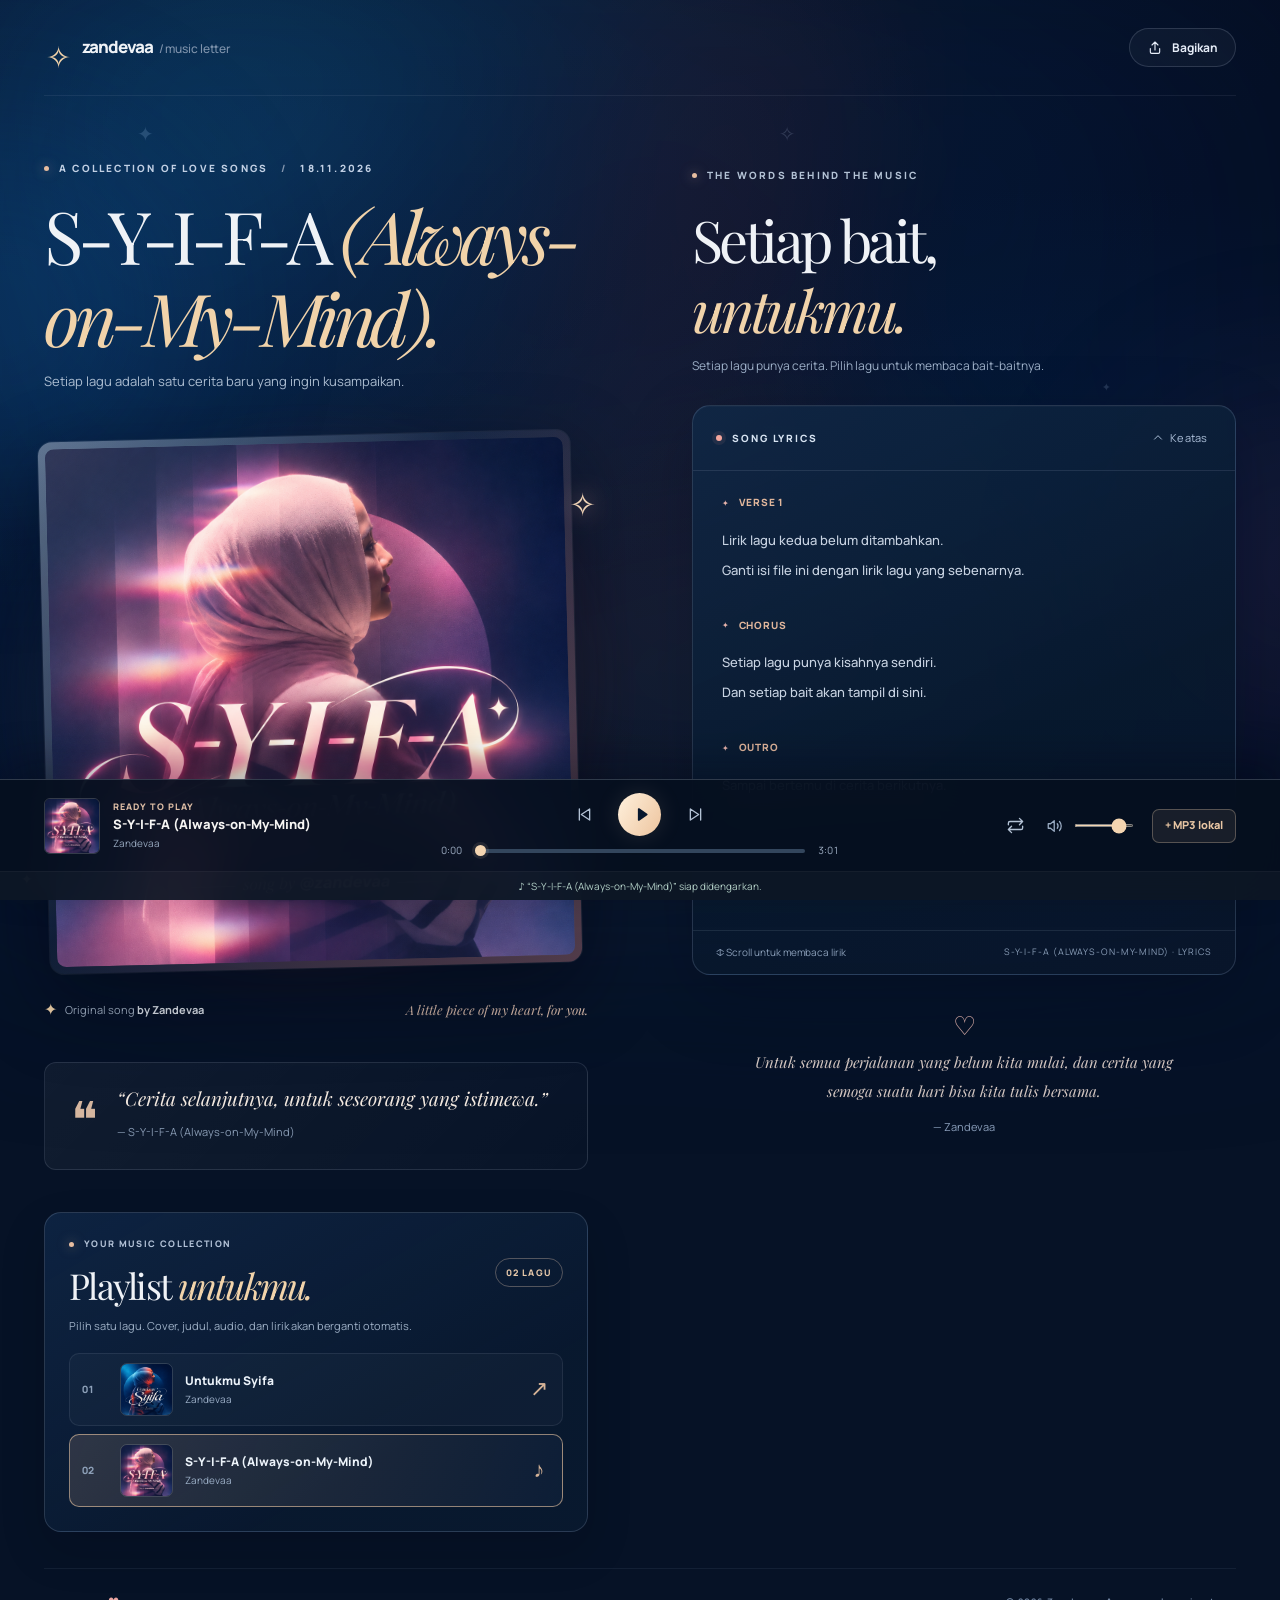
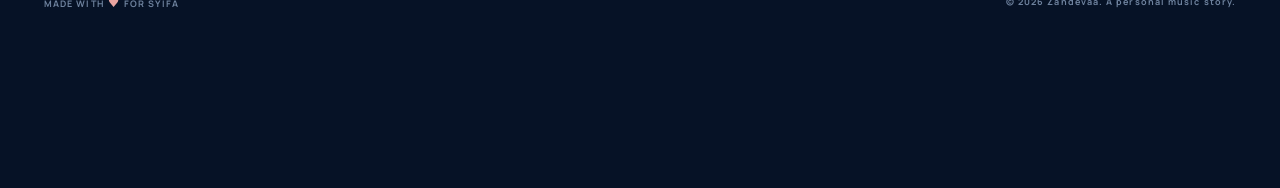
==== song/S-Y-I-F-A/index.html @ bc34b198 "feat: add automated Open Graph share pages generation and improve track URL routing" ====
<!doctype html>
<html lang="id">
<head>
  <meta charset="utf-8" />
  <meta name="viewport" content="width=device-width, initial-scale=1" />
  <meta name="theme-color" content="#061226" />
  <!-- SHARE_META_START -->
  <meta name="description" content="Setiap lagu adalah satu cerita baru yang ingin kusampaikan." />
  <meta property="og:type" content="website" />
  <meta property="og:title" content="S-Y-I-F-A (Always-on-My-Mind) — Zandevaa" />
  <meta property="og:description" content="Setiap lagu adalah satu cerita baru yang ingin kusampaikan." />
  <meta property="og:image" content="https://fauzanmsc.github.io/zandevaa-music/assets/og/S-Y-I-F-A.jpg" />
  <meta property="og:url" content="https://fauzanmsc.github.io/zandevaa-music/song/S-Y-I-F-A/" />
  <meta property="og:locale" content="id_ID" />
  <meta name="twitter:card" content="summary_large_image" />
  <meta name="twitter:title" content="S-Y-I-F-A (Always-on-My-Mind) — Zandevaa" />
  <meta name="twitter:description" content="Setiap lagu adalah satu cerita baru yang ingin kusampaikan." />
  <meta name="twitter:image" content="https://fauzanmsc.github.io/zandevaa-music/assets/og/S-Y-I-F-A.jpg" />
  <title>S-Y-I-F-A (Always-on-My-Mind) — Zandevaa</title>
  <!-- SHARE_META_END -->
  <link rel="icon" type="image/svg+xml" href="../../assets/favicon.svg" />
  <link rel="canonical" href="https://fauzanmsc.github.io/zandevaa-music/song/S-Y-I-F-A/" />
  <script>
    window.location.replace("../../?song=S-Y-I-F-A" + window.location.hash);
  </script>
</head>
<body style="background:#061226;color:#eff2f6;font-family:system-ui,-apple-system,sans-serif;display:grid;place-items:center;min-height:100vh;margin:0;text-align:center;padding:24px;">
  <main>
    <p style="margin:0 0 12px;color:#a1aec1;font-size:14px;">Membuka lagu…</p>
    <h1 style="margin:0 0 16px;font-size:22px;font-weight:600;">S-Y-I-F-A (Always-on-My-Mind) — Zandevaa</h1>
    <a href="../../?song=S-Y-I-F-A" style="color:#f1d3aa;text-decoration:underline;">Klik di sini jika halaman tidak terbuka otomatis</a>
  </main>
</body>
</html>
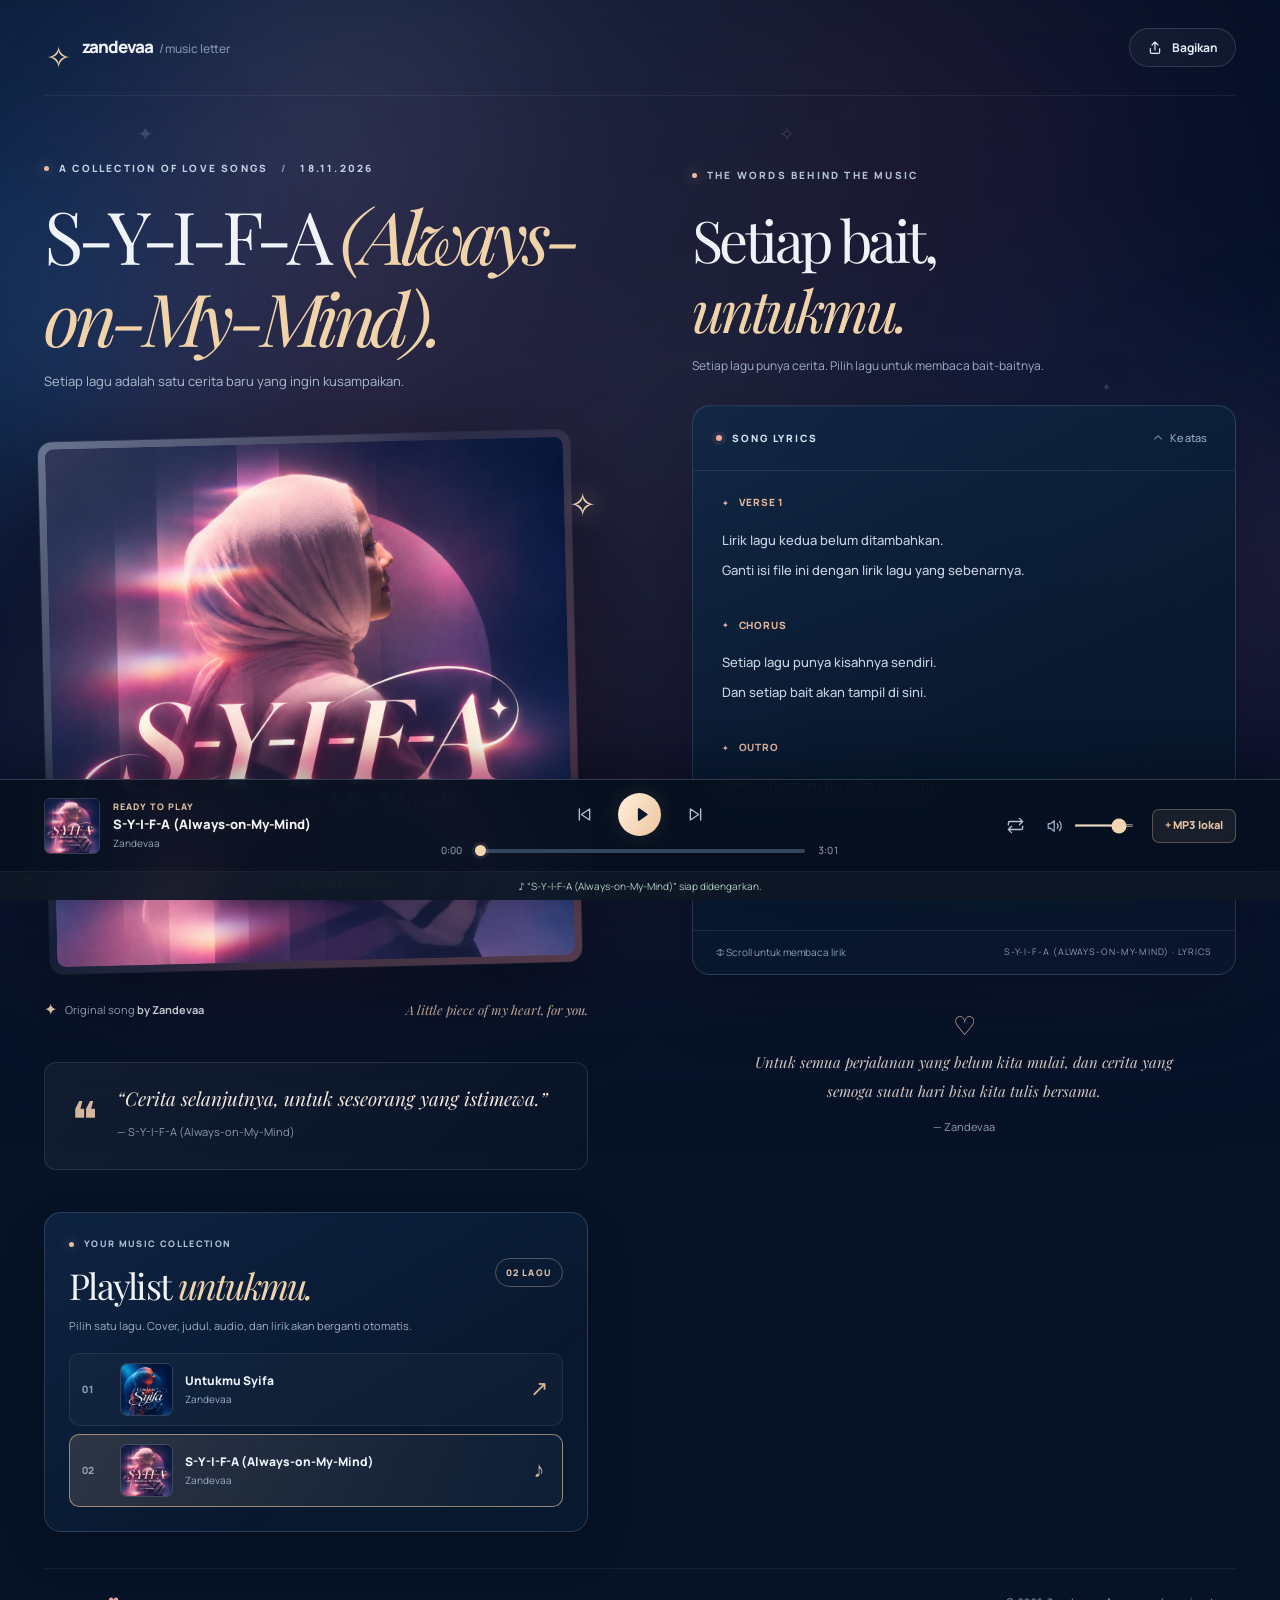
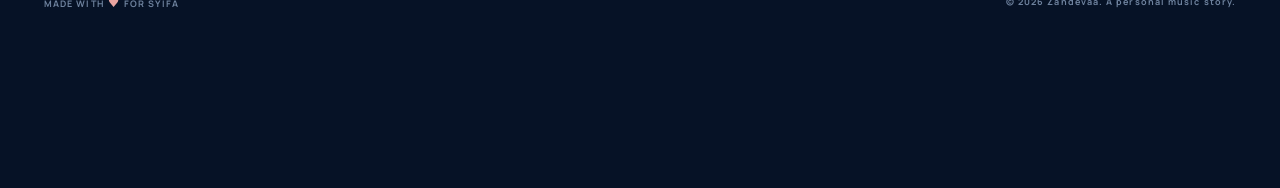
==== commit e34f6b36: "feat: add automated OpenGraph thumbnail generation and sync workflow for song share pages" ====
--- a/song/S-Y-I-F-A/index.html
+++ b/song/S-Y-I-F-A/index.html
@@ -10,6 +10,9 @@
   <meta property="og:title" content="S-Y-I-F-A (Always-on-My-Mind) — Zandevaa" />
   <meta property="og:description" content="Setiap lagu adalah satu cerita baru yang ingin kusampaikan." />
   <meta property="og:image" content="https://fauzanmsc.github.io/zandevaa-music/assets/og/S-Y-I-F-A.jpg" />
+  <meta property="og:image:type" content="image/jpeg" />
+  <meta property="og:image:width" content="800" />
+  <meta property="og:image:height" content="800" />
   <meta property="og:url" content="https://fauzanmsc.github.io/zandevaa-music/song/S-Y-I-F-A/" />
   <meta property="og:locale" content="id_ID" />
   <meta name="twitter:card" content="summary_large_image" />
